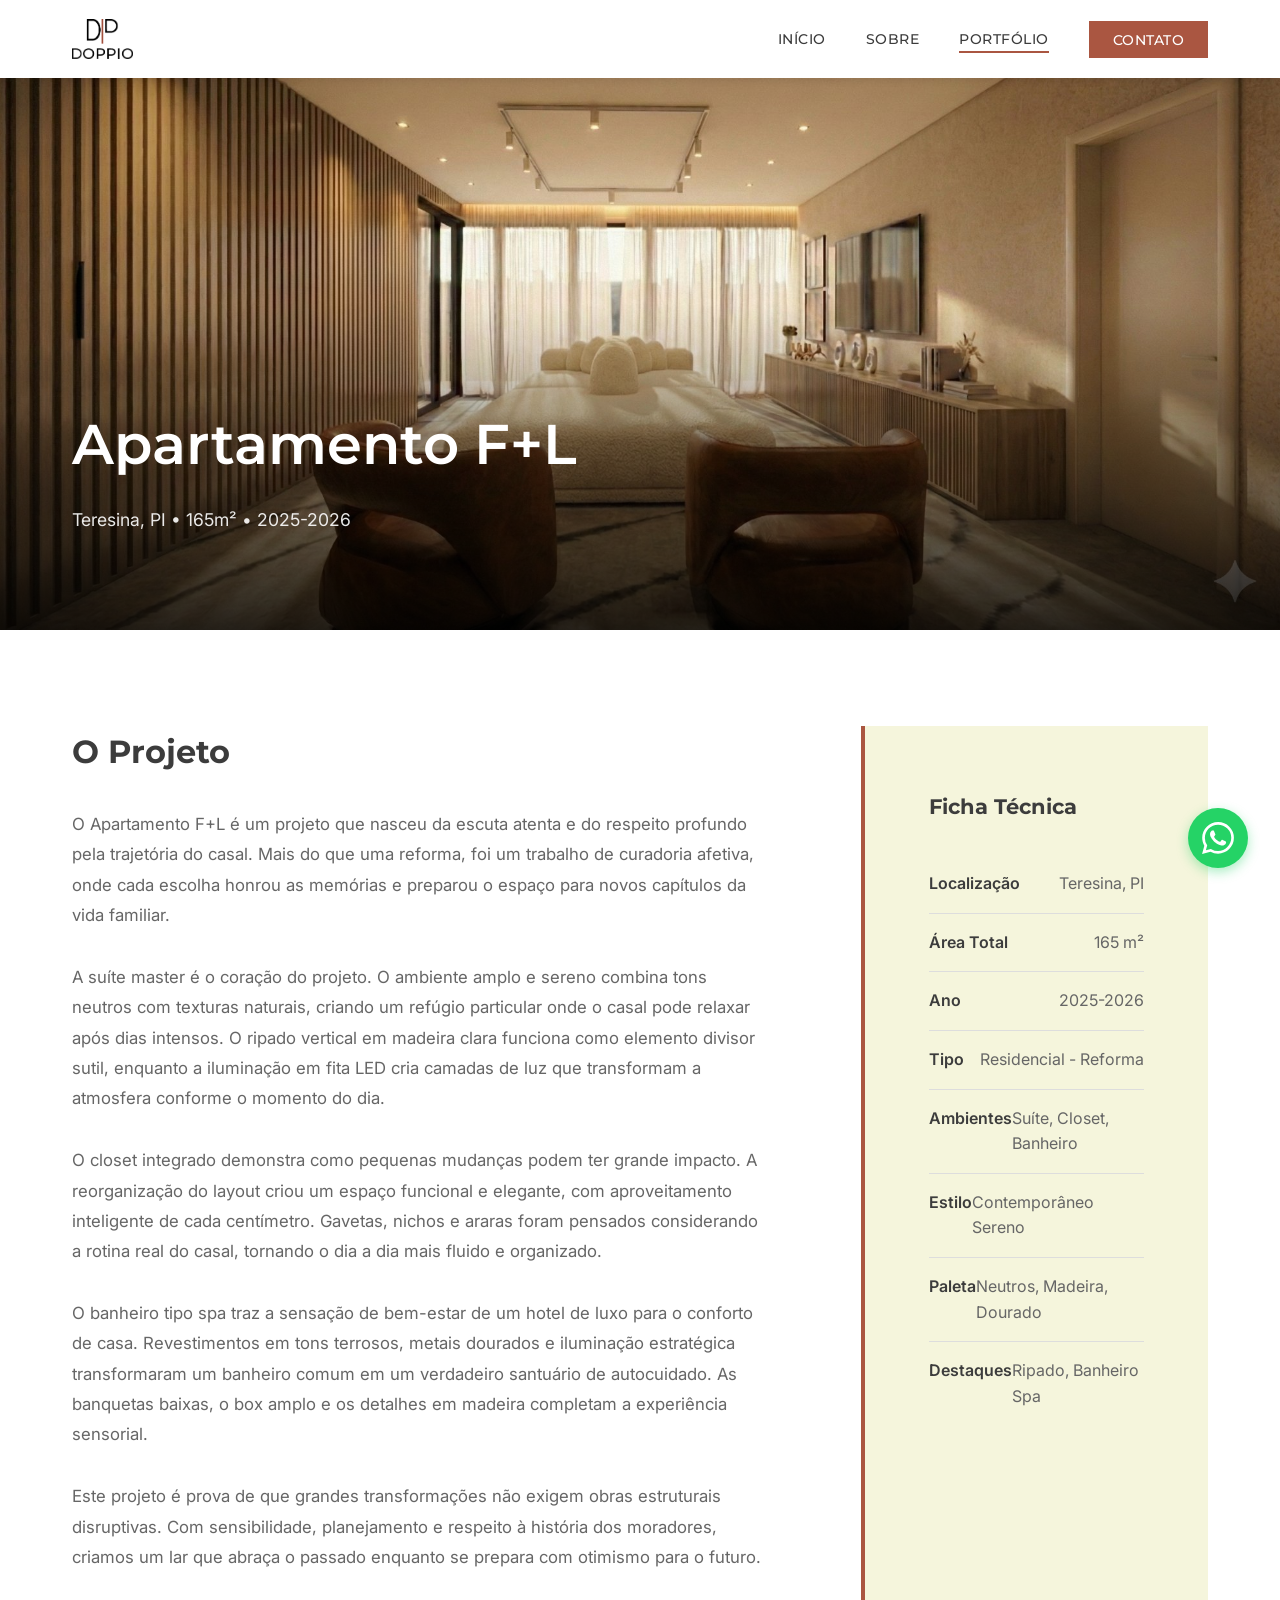
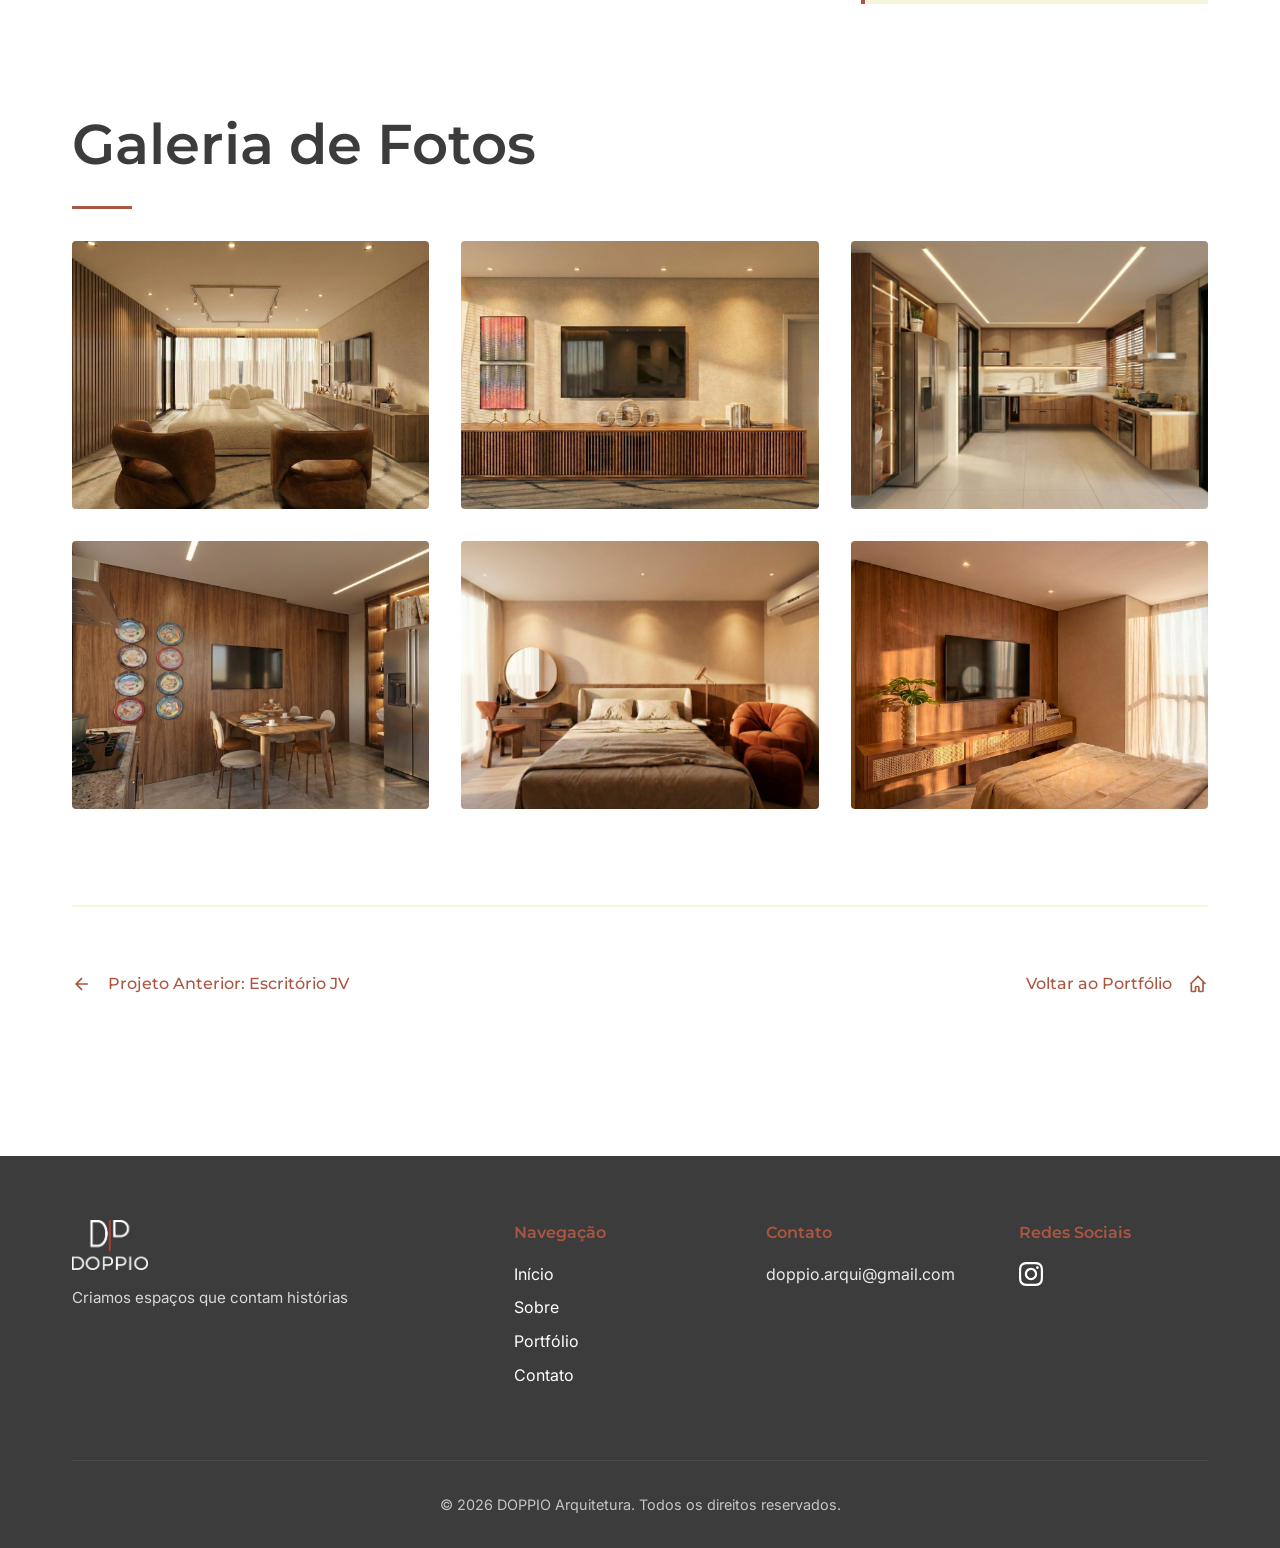
==== apartamento-fl.html @ e2630a82 "Add files via upload" ====
<!DOCTYPE html>
<html lang="pt-BR">
<head>
    <meta charset="UTF-8">
    <meta name="viewport" content="width=device-width, initial-scale=1.0">
    <meta name="description" content="Apartamento F+L - 165m² que honra histórias com design sensível e funcional. DOPPIO Arquitetura, Teresina-PI.">
    <title>Apartamento F+L | DOPPIO Arquitetura</title>
    
    <!-- Google tag (gtag.js) -->
    <script async src="https://www.googletagmanager.com/gtag/js?id=G-LGVXM9ECZ8"></script>
    <script>
      window.dataLayer = window.dataLayer || [];
      function gtag(){dataLayer.push(arguments);}
      gtag('js', new Date());
      gtag('config', 'G-LGVXM9ECZ8');
    </script>
    
    <link rel="icon" type="image/png" href="public/images/logos/logo-preto.png">
    <link href="https://fonts.googleapis.com/css2?family=Montserrat:wght@300;400;500;600;700&family=Inter:wght@300;400;500;600&display=swap" rel="stylesheet">
    <link rel="stylesheet" href="styles/main.css">
    
    <style>
        .project-hero {
            height: 70vh;
            min-height: 500px;
            position: relative;
            overflow: hidden;
        }
        
        .project-hero__image {
            width: 100%;
            height: 100%;
            object-fit: cover;
        }
        
        .project-hero__overlay {
            position: absolute;
            bottom: 0;
            left: 0;
            right: 0;
            background: linear-gradient(to top, rgba(0,0,0,0.8), transparent);
            padding: var(--spacing-xl) var(--spacing-md);
            color: white;
        }
        
        .project-hero__title {
            font-family: var(--font-display);
            font-size: clamp(2rem, 5vw, 3.5rem);
            font-weight: 600;
            margin-bottom: var(--spacing-sm);
        }
        
        .project-hero__meta {
            font-size: 1.1rem;
            opacity: 0.9;
        }
        
        .project-content {
            padding: var(--spacing-xl) 0;
        }
        
        .project-info {
            display: grid;
            grid-template-columns: 2fr 1fr;
            gap: var(--spacing-xl);
            margin-bottom: var(--spacing-xl);
        }
        
        .project-description h2 {
            font-family: var(--font-display);
            font-size: 2rem;
            margin-bottom: var(--spacing-md);
            color: var(--color-black);
        }
        
        .project-description p {
            line-height: 1.8;
            color: #666;
            margin-bottom: var(--spacing-md);
            font-size: 1.05rem;
        }
        
        .project-specs {
            background: var(--color-beige);
            padding: var(--spacing-lg);
            border-left: 4px solid var(--color-terracota);
        }
        
        .project-specs h3 {
            font-family: var(--font-display);
            font-size: 1.3rem;
            margin-bottom: var(--spacing-md);
            color: var(--color-black);
        }
        
        .spec-item {
            display: flex;
            justify-content: space-between;
            padding: var(--spacing-sm) 0;
            border-bottom: 1px solid #ddd;
        }
        
        .spec-item:last-child {
            border-bottom: none;
        }
        
        .spec-label {
            font-weight: 600;
            color: var(--color-black);
        }
        
        .spec-value {
            color: #666;
        }
        
        .project-gallery {
            display: grid;
            grid-template-columns: repeat(auto-fit, minmax(350px, 1fr));
            gap: var(--spacing-md);
            margin-bottom: var(--spacing-xl);
        }
        
        .gallery-item {
            position: relative;
            aspect-ratio: 4/3;
            overflow: hidden;
            cursor: pointer;
            border-radius: 4px;
        }
        
        .gallery-item img {
            width: 100%;
            height: 100%;
            object-fit: cover;
            transition: var(--transition-slow);
        }
        
        .gallery-item:hover img {
            transform: scale(1.05);
        }
        
        .gallery-caption {
            position: absolute;
            bottom: 0;
            left: 0;
            right: 0;
            background: linear-gradient(to top, rgba(0,0,0,0.7), transparent);
            color: white;
            padding: var(--spacing-md);
            opacity: 0;
            transition: var(--transition-smooth);
        }
        
        .gallery-item:hover .gallery-caption {
            opacity: 1;
        }
        
        .project-nav {
            display: flex;
            justify-content: space-between;
            align-items: center;
            padding: var(--spacing-lg) 0;
            border-top: 2px solid var(--color-beige);
            margin-top: var(--spacing-xl);
        }
        
        .project-nav__link {
            display: inline-flex;
            align-items: center;
            gap: var(--spacing-sm);
            font-family: var(--font-display);
            font-weight: 500;
            color: var(--color-terracota);
            transition: var(--transition-fast);
        }
        
        .project-nav__link:hover {
            gap: var(--spacing-md);
        }
        
        @media (max-width: 768px) {
            .project-info {
                grid-template-columns: 1fr;
            }
            
            .project-gallery {
                grid-template-columns: 1fr;
            }
            
            .project-nav {
                flex-direction: column;
                gap: var(--spacing-md);
            }
        }
    </style>
</head>
<body>
    <header class="header" id="header">
        <nav class="nav container">
            <a href="index.html" class="nav__logo">
                <img src="public/images/logos/logo-preto.png" alt="DOPPIO Arquitetura" class="nav__logo-img">
            </a>
            
            <div class="nav__menu" id="nav-menu">
                <ul class="nav__list">
                    <li class="nav__item"><a href="index.html#home" class="nav__link">Início</a></li>
                    <li class="nav__item"><a href="index.html#sobre" class="nav__link">Sobre</a></li>
                    <li class="nav__item"><a href="index.html#portfolio" class="nav__link active">Portfólio</a></li>
                    <li class="nav__item"><a href="index.html#contato" class="nav__link nav__link--cta">Contato</a></li>
                </ul>
            </div>

            <div class="nav__toggle" id="nav-toggle">
                <span></span>
                <span></span>
                <span></span>
            </div>
        </nav>
    </header>

    <section class="project-hero">
        <img src="public/images/projetos/apartamento-fl/01-capa.png" alt="Apartamento F+L - Suíte Master" class="project-hero__image">
        <div class="project-hero__overlay">
            <div class="container">
                <h1 class="project-hero__title">Apartamento F+L</h1>
                <p class="project-hero__meta">Teresina, PI • 165m² • 2025-2026</p>
            </div>
        </div>
    </section>

    <section class="project-content">
        <div class="container">
            <div class="project-info">
                <div class="project-description">
                    <h2>O Projeto</h2>
                    <p>
                        O Apartamento F+L é um projeto que nasceu da escuta atenta e do respeito profundo pela trajetória do casal. Mais do que uma reforma, foi um trabalho de curadoria afetiva, onde cada escolha honrou as memórias e preparou o espaço para novos capítulos da vida familiar.
                    </p>
                    <p>
                        A suíte master é o coração do projeto. O ambiente amplo e sereno combina tons neutros com texturas naturais, criando um refúgio particular onde o casal pode relaxar após dias intensos. O ripado vertical em madeira clara funciona como elemento divisor sutil, enquanto a iluminação em fita LED cria camadas de luz que transformam a atmosfera conforme o momento do dia.
                    </p>
                    <p>
                        O closet integrado demonstra como pequenas mudanças podem ter grande impacto. A reorganização do layout criou um espaço funcional e elegante, com aproveitamento inteligente de cada centímetro. Gavetas, nichos e araras foram pensados considerando a rotina real do casal, tornando o dia a dia mais fluido e organizado.
                    </p>
                    <p>
                        O banheiro tipo spa traz a sensação de bem-estar de um hotel de luxo para o conforto de casa. Revestimentos em tons terrosos, metais dourados e iluminação estratégica transformaram um banheiro comum em um verdadeiro santuário de autocuidado. As banquetas baixas, o box amplo e os detalhes em madeira completam a experiência sensorial.
                    </p>
                    <p>
                        Este projeto é prova de que grandes transformações não exigem obras estruturais disruptivas. Com sensibilidade, planejamento e respeito à história dos moradores, criamos um lar que abraça o passado enquanto se prepara com otimismo para o futuro.
                    </p>
                </div>
                
                <div class="project-specs">
                    <h3>Ficha Técnica</h3>
                    <div class="spec-item">
                        <span class="spec-label">Localização</span>
                        <span class="spec-value">Teresina, PI</span>
                    </div>
                    <div class="spec-item">
                        <span class="spec-label">Área Total</span>
                        <span class="spec-value">165 m²</span>
                    </div>
                    <div class="spec-item">
                        <span class="spec-label">Ano</span>
                        <span class="spec-value">2025-2026</span>
                    </div>
                    <div class="spec-item">
                        <span class="spec-label">Tipo</span>
                        <span class="spec-value">Residencial - Reforma</span>
                    </div>
                    <div class="spec-item">
                        <span class="spec-label">Ambientes</span>
                        <span class="spec-value">Suíte, Closet, Banheiro</span>
                    </div>
                    <div class="spec-item">
                        <span class="spec-label">Estilo</span>
                        <span class="spec-value">Contemporâneo Sereno</span>
                    </div>
                    <div class="spec-item">
                        <span class="spec-label">Paleta</span>
                        <span class="spec-value">Neutros, Madeira, Dourado</span>
                    </div>
                    <div class="spec-item">
                        <span class="spec-label">Destaques</span>
                        <span class="spec-value">Ripado, Banheiro Spa</span>
                    </div>
                </div>
            </div>

            <h2 class="section__title">Galeria de Fotos</h2>
            <div class="project-gallery">
                <div class="gallery-item">
                    <img src="public/images/projetos/apartamento-fl/01-capa.png" alt="Suíte master com estar integrado">
                    <div class="gallery-caption">Suíte master com poltronas terracota e ripado</div>
                </div>
                <div class="gallery-item">
                    <img src="public/images/projetos/apartamento-fl/02-suite.png" alt="Dormitório da suíte">
                    <div class="gallery-caption">Vista do dormitório com ripado em madeira</div>
                </div>
                <div class="gallery-item">
                    <img src="public/images/projetos/apartamento-fl/03-banheiro.png" alt="Banheiro tipo spa">
                    <div class="gallery-caption">Banheiro tipo spa com tons terrosos</div>
                </div>
                <div class="gallery-item">
                    <img src="public/images/projetos/apartamento-fl/04-closet.png" alt="Closet integrado">
                    <div class="gallery-caption">Closet integrado funcional</div>
                </div>
                <div class="gallery-item">
                    <img src="public/images/projetos/apartamento-fl/05-quarto.png" alt="Dormitório com LED">
                    <div class="gallery-caption">Dormitório com iluminação LED</div>
                </div>
                <div class="gallery-item">
                    <img src="public/images/projetos/apartamento-fl/06-detalhes.png" alt="Detalhes decorativos">
                    <div class="gallery-caption">Detalhes em madeira e metais dourados</div>
                </div>
            </div>

            <nav class="project-nav">
                <a href="escritorio-jv.html" class="project-nav__link">
                    <svg width="20" height="20" viewBox="0 0 24 24" fill="none" stroke="currentColor" stroke-width="2">
                        <path d="M19 12H5M12 19l-7-7 7-7"/>
                    </svg>
                    Projeto Anterior: Escritório JV
                </a>
                
                <a href="index.html#portfolio" class="project-nav__link">
                    Voltar ao Portfólio
                    <svg width="20" height="20" viewBox="0 0 24 24" fill="none" stroke="currentColor" stroke-width="2">
                        <path d="M3 12l9-9 9 9M4 10v10a1 1 0 001 1h3a1 1 0 001-1v-4a1 1 0 011-1h2a1 1 0 011 1v4a1 1 0 001 1h3a1 1 0 001-1V10"/>
                    </svg>
                </a>
            </nav>
        </div>
    </section>

    <footer class="footer">
        <div class="container">
            <div class="footer__content">
                <div class="footer__logo">
                    <img src="public/images/logos/logo-branco.png" alt="DOPPIO Arquitetura">
                    <p>Criamos espaços que contam histórias</p>
                </div>

                <div class="footer__links">
                    <h4>Navegação</h4>
                    <ul>
                        <li><a href="index.html#home">Início</a></li>
                        <li><a href="index.html#sobre">Sobre</a></li>
                        <li><a href="index.html#portfolio">Portfólio</a></li>
                        <li><a href="index.html#contato">Contato</a></li>
                    </ul>
                </div>

                <div class="footer__contact">
                    <h4>Contato</h4>
                    <p>doppio.arqui@gmail.com</p>
                    </div>

                <div class="footer__social">
                    <h4>Redes Sociais</h4>
                    <a href="https://instagram.com/doppio_arquitetura" target="_blank">
                        <svg width="24" height="24" viewBox="0 0 24 24" fill="currentColor">
                            <path d="M12 2.163c3.204 0 3.584.012 4.85.07 3.252.148 4.771 1.691 4.919 4.919.058 1.265.069 1.645.069 4.849 0 3.205-.012 3.584-.069 4.849-.149 3.225-1.664 4.771-4.919 4.919-1.266.058-1.644.07-4.85.07-3.204 0-3.584-.012-4.849-.07-3.26-.149-4.771-1.699-4.919-4.92-.058-1.265-.07-1.644-.07-4.849 0-3.204.013-3.583.07-4.849.149-3.227 1.664-4.771 4.919-4.919 1.266-.057 1.645-.069 4.849-.069zm0-2.163c-3.259 0-3.667.014-4.947.072-4.358.2-6.78 2.618-6.98 6.98-.059 1.281-.073 1.689-.073 4.948 0 3.259.014 3.668.072 4.948.2 4.358 2.618 6.78 6.98 6.98 1.281.058 1.689.072 4.948.072 3.259 0 3.668-.014 4.948-.072 4.354-.2 6.782-2.618 6.979-6.98.059-1.28.073-1.689.073-4.948 0-3.259-.014-3.667-.072-4.947-.196-4.354-2.617-6.78-6.979-6.98-1.281-.059-1.69-.073-4.949-.073zm0 5.838c-3.403 0-6.162 2.759-6.162 6.162s2.759 6.163 6.162 6.163 6.162-2.759 6.162-6.163c0-3.403-2.759-6.162-6.162-6.162zm0 10.162c-2.209 0-4-1.79-4-4 0-2.209 1.791-4 4-4s4 1.791 4 4c0 2.21-1.791 4-4 4zm6.406-11.845c-.796 0-1.441.645-1.441 1.44s.645 1.44 1.441 1.44c.795 0 1.439-.645 1.439-1.44s-.644-1.44-1.439-1.44z"/>
                        </svg>
                    </a>
                </div>
            </div>

            <div class="footer__bottom">
                <p>&copy; 2026 DOPPIO Arquitetura. Todos os direitos reservados.</p>
            </div>
        </div>
    </footer>

    <!-- WhatsApp Button -->
    <a href="https://wa.me/5586981252508?text=Olá!%20Gostaria%20de%20saber%20mais%20sobre%20os%20projetos%20da%20DOPPIO." target="_blank" class="whatsapp-button" aria-label="Falar no WhatsApp">
        <svg viewBox="0 0 24 24" xmlns="http://www.w3.org/2000/svg">
            <path d="M17.472 14.382c-.297-.149-1.758-.867-2.03-.967-.273-.099-.471-.148-.67.15-.197.297-.767.966-.94 1.164-.173.199-.347.223-.644.075-.297-.15-1.255-.463-2.39-1.475-.883-.788-1.48-1.761-1.653-2.059-.173-.297-.018-.458.13-.606.134-.133.298-.347.446-.52.149-.174.198-.298.298-.497.099-.198.05-.371-.025-.52-.075-.149-.669-1.612-.916-2.207-.242-.579-.487-.5-.669-.51-.173-.008-.371-.01-.57-.01-.198 0-.52.074-.792.372-.272.297-1.04 1.016-1.04 2.479 0 1.462 1.065 2.875 1.213 3.074.149.198 2.096 3.2 5.077 4.487.709.306 1.262.489 1.694.625.712.227 1.36.195 1.871.118.571-.085 1.758-.719 2.006-1.413.248-.694.248-1.289.173-1.413-.074-.124-.272-.198-.57-.347m-5.421 7.403h-.004a9.87 9.87 0 01-5.031-1.378l-.361-.214-3.741.982.998-3.648-.235-.374a9.86 9.86 0 01-1.51-5.26c.001-5.45 4.436-9.884 9.888-9.884 2.64 0 5.122 1.03 6.988 2.898a9.825 9.825 0 012.893 6.994c-.003 5.45-4.437 9.884-9.885 9.884m8.413-18.297A11.815 11.815 0 0012.05 0C5.495 0 .16 5.335.157 11.892c0 2.096.547 4.142 1.588 5.945L.057 24l6.305-1.654a11.882 11.882 0 005.683 1.448h.005c6.554 0 11.89-5.335 11.893-11.893a11.821 11.821 0 00-3.48-8.413Z"/>
        </svg>
    </a>

    <script src="scripts/main.js"></script>
</body>
</html>
---- styles/main.css ----
/* ============================================
   DOPPIO ARQUITETURA - DESIGN SYSTEM
   Minimalismo sofisticado brasileiro
   ============================================ */

/* ============================================
   1. RESET & BASE
   ============================================ */
* {
    margin: 0;
    padding: 0;
    box-sizing: border-box;
}

:root {
    /* Cores principais */
    --color-terracota: #AA5641;
    --color-black: #3C3C3C;
    --color-white: #FFFFFF;
    --color-beige: #F5F5DC;
    --color-beige-dark: #E8DCC8;
    --color-wood: #8B6F47;
    --color-green: #5A6B4F;
    
    /* Gradientes */
    --gradient-overlay: linear-gradient(180deg, rgba(60, 60, 60, 0.7) 0%, rgba(60, 60, 60, 0.3) 100%);
    
    /* Tipografia */
    --font-display: 'Montserrat', sans-serif;
    --font-body: 'Inter', sans-serif;
    
    /* Espaçamentos */
    --spacing-xs: 0.5rem;
    --spacing-sm: 1rem;
    --spacing-md: 2rem;
    --spacing-lg: 4rem;
    --spacing-xl: 6rem;
    
    /* Transições */
    --transition-fast: 0.2s ease;
    --transition-smooth: 0.4s cubic-bezier(0.4, 0, 0.2, 1);
    --transition-slow: 0.6s cubic-bezier(0.4, 0, 0.2, 1);
    
    /* Sombras */
    --shadow-sm: 0 2px 8px rgba(0, 0, 0, 0.08);
    --shadow-md: 0 4px 16px rgba(0, 0, 0, 0.12);
    --shadow-lg: 0 8px 32px rgba(0, 0, 0, 0.16);
}

html {
    scroll-behavior: smooth;
    font-size: 16px;
}

body {
    font-family: var(--font-body);
    color: var(--color-black);
    background: var(--color-white);
    line-height: 1.6;
    overflow-x: hidden;
}

img {
    max-width: 100%;
    display: block;
}

a {
    text-decoration: none;
    color: inherit;
    transition: var(--transition-fast);
}

/* ============================================
   2. UTILITÁRIOS
   ============================================ */
.container {
    max-width: 1200px;
    margin: 0 auto;
    padding: 0 var(--spacing-md);
}

.section__title {
    font-family: var(--font-display);
    font-size: clamp(2rem, 5vw, 3.5rem);
    font-weight: 600;
    margin-bottom: var(--spacing-md);
    color: var(--color-black);
    position: relative;
}

.section__title::after {
    content: '';
    display: block;
    width: 60px;
    height: 3px;
    background: var(--color-terracota);
    margin-top: var(--spacing-sm);
}

/* Botões */
.btn {
    display: inline-block;
    padding: 1rem 2.5rem;
    font-family: var(--font-display);
    font-weight: 500;
    border-radius: 0;
    cursor: pointer;
    transition: var(--transition-smooth);
    border: 2px solid transparent;
    font-size: 0.95rem;
    letter-spacing: 0.5px;
    text-transform: uppercase;
}

.btn--primary {
    background: var(--color-terracota);
    color: var(--color-white);
    border-color: var(--color-terracota);
}

.btn--primary:hover {
    background: transparent;
    color: var(--color-terracota);
    transform: translateY(-2px);
}

.btn--secondary {
    background: transparent;
    color: var(--color-white);
    border-color: var(--color-white);
}

.btn--secondary:hover {
    background: var(--color-white);
    color: var(--color-black);
}

.btn--small {
    padding: 0.6rem 1.5rem;
    font-size: 0.85rem;
}

.btn--full {
    width: 100%;
}

/* ============================================
   3. HEADER / NAVIGATION
   ============================================ */
.header {
    position: fixed;
    top: 0;
    left: 0;
    width: 100%;
    z-index: 1000;
    background: var(--color-white);
    box-shadow: var(--shadow-sm);
    transition: var(--transition-smooth);
}

.header.scrolled {
    box-shadow: var(--shadow-md);
}

.nav {
    display: flex;
    justify-content: space-between;
    align-items: center;
    padding: 1.2rem 2rem;
}

.nav__logo-img {
    height: 40px;
    width: auto;
}

.nav__list {
    display: flex;
    list-style: none;
    gap: 2.5rem;
    align-items: center;
}

.nav__link {
    font-family: var(--font-display);
    font-weight: 500;
    font-size: 0.9rem;
    text-transform: uppercase;
    letter-spacing: 0.5px;
    color: var(--color-black);
    position: relative;
}

.nav__link::after {
    content: '';
    position: absolute;
    bottom: -5px;
    left: 0;
    width: 0;
    height: 2px;
    background: var(--color-terracota);
    transition: var(--transition-fast);
}

.nav__link:hover::after,
.nav__link.active::after {
    width: 100%;
}

.nav__link--cta {
    padding: 0.6rem 1.5rem;
    background: var(--color-terracota);
    color: var(--color-white);
}

.nav__link--cta::after {
    display: none;
}

.nav__link--cta:hover {
    background: var(--color-black);
}

/* Mobile menu toggle */
.nav__toggle {
    display: none;
    flex-direction: column;
    gap: 5px;
    cursor: pointer;
}

.nav__toggle span {
    width: 25px;
    height: 2px;
    background: var(--color-black);
    transition: var(--transition-fast);
}

/* ============================================
   4. HERO SECTION
   ============================================ */
.hero {
    position: relative;
    height: 100vh;
    min-height: 600px;
    display: flex;
    align-items: center;
    justify-content: center;
    overflow: hidden;
}

.hero__video-container {
    position: absolute;
    top: 0;
    left: 0;
    width: 100%;
    height: 100%;
    z-index: 1;
}

.hero__video {
    width: 100%;
    height: 100%;
    object-fit: cover;
}

.hero__overlay {
    position: absolute;
    top: 0;
    left: 0;
    width: 100%;
    height: 100%;
    background: var(--gradient-overlay);
}

.hero__content {
    position: relative;
    z-index: 10;
    text-align: center;
    color: var(--color-white);
    max-width: 900px;
    padding: 0 var(--spacing-md);
    animation: fadeInUp 1s ease-out;
}

.hero__title {
    font-family: var(--font-display);
    font-size: clamp(2.5rem, 8vw, 5rem);
    font-weight: 600;
    line-height: 1.2;
    margin-bottom: var(--spacing-md);
    letter-spacing: -1px;
}

.hero__title--highlight {
    color: var(--color-terracota);
    position: relative;
    display: inline-block;
}

.hero__subtitle {
    font-size: clamp(1rem, 2vw, 1.3rem);
    margin-bottom: var(--spacing-lg);
    opacity: 0.95;
    font-weight: 300;
}

.hero__cta {
    display: flex;
    gap: var(--spacing-md);
    justify-content: center;
    flex-wrap: wrap;
}

.hero__scroll {
    position: absolute;
    bottom: 40px;
    left: 50%;
    transform: translateX(-50%);
    color: var(--color-white);
    z-index: 10;
    animation: bounce 2s infinite;
    opacity: 0.8;
    transition: var(--transition-fast);
}

.hero__scroll:hover {
    opacity: 1;
}

/* ============================================
   5. SOBRE NÓS
   ============================================ */
.about {
    padding: var(--spacing-xl) 0;
    background: var(--color-white);
}

.about__intro {
    max-width: 800px;
    margin: 0 auto var(--spacing-xl);
    text-align: center;
}

.about__intro-text {
    font-size: 1.1rem;
    line-height: 1.8;
    color: #666;
}

.about__team {
    display: flex;
    flex-direction: column;
    gap: var(--spacing-xl);
}

.about__member {
    display: grid;
    grid-template-columns: 1fr 1fr;
    gap: var(--spacing-lg);
    align-items: center;
}

.about__member--reverse {
    direction: rtl;
}

.about__member--reverse > * {
    direction: ltr;
}

.about__member-image {
    position: relative;
    overflow: hidden;
    aspect-ratio: 3/4;
    border-radius: 2px;
}

.about__member-image img {
    width: 100%;
    height: 100%;
    object-fit: cover;
    transition: var(--transition-slow);
}

.about__member:hover .about__member-image img {
    transform: scale(1.05);
}

.about__member-info {
    padding: var(--spacing-md);
}

.about__member-name {
    font-family: var(--font-display);
    font-size: 2rem;
    font-weight: 600;
    margin-bottom: var(--spacing-xs);
    color: var(--color-black);
}

.about__member-title {
    font-size: 0.95rem;
    color: var(--color-terracota);
    font-weight: 500;
    margin-bottom: var(--spacing-md);
    text-transform: uppercase;
    letter-spacing: 0.5px;
}

.about__member-bio {
    line-height: 1.8;
    color: #666;
}

/* ============================================
   6. O QUE NOS MOVE (VALUES)
   ============================================ */
.values {
    padding: var(--spacing-xl) 0;
    background: var(--color-beige);
}

.values__intro {
    max-width: 700px;
    margin: 0 auto var(--spacing-lg);
    text-align: center;
    font-size: 1.1rem;
    color: #666;
    line-height: 1.8;
}

.values__grid {
    display: grid;
    grid-template-columns: repeat(auto-fit, minmax(250px, 1fr));
    gap: var(--spacing-md);
    margin-top: var(--spacing-lg);
}

.value__card {
    background: var(--color-white);
    padding: var(--spacing-lg);
    text-align: center;
    transition: var(--transition-smooth);
    border: 1px solid transparent;
}

.value__card:hover {
    transform: translateY(-8px);
    box-shadow: var(--shadow-lg);
    border-color: var(--color-terracota);
}

.value__icon {
    width: 64px;
    height: 64px;
    margin: 0 auto var(--spacing-md);
    color: var(--color-terracota);
}

.value__icon svg {
    width: 100%;
    height: 100%;
}

.value__title {
    font-family: var(--font-display);
    font-size: 1.3rem;
    font-weight: 600;
    margin-bottom: var(--spacing-sm);
    color: var(--color-black);
}

.value__text {
    line-height: 1.7;
    color: #666;
    font-size: 0.95rem;
}

/* ============================================
   7. DIFERENCIAIS
   ============================================ */
.differentials {
    padding: var(--spacing-xl) 0;
    background: var(--color-white);
}

.differentials__grid {
    display: grid;
    grid-template-columns: repeat(auto-fit, minmax(300px, 1fr));
    gap: var(--spacing-lg);
    margin-top: var(--spacing-lg);
}

.differential__card {
    background: var(--color-beige);
    padding: var(--spacing-lg);
    transition: var(--transition-smooth);
}

.differential__card:hover {
    background: var(--color-terracota);
    color: var(--color-white);
}

.differential__card:hover .differential__title {
    color: var(--color-white);
}

.differential__title {
    font-family: var(--font-display);
    font-size: 1.5rem;
    font-weight: 600;
    margin-bottom: var(--spacing-md);
    color: var(--color-black);
    transition: var(--transition-fast);
}

.differential__list {
    list-style: none;
}

.differential__list li {
    padding-left: 1.5rem;
    margin-bottom: var(--spacing-sm);
    position: relative;
    line-height: 1.6;
}

.differential__list li::before {
    content: '→';
    position: absolute;
    left: 0;
    color: var(--color-terracota);
    font-weight: bold;
}

.differential__card:hover .differential__list li::before {
    color: var(--color-white);
}

/* ============================================
   8. PORTFÓLIO
   ============================================ */
.portfolio {
    padding: var(--spacing-xl) 0;
    background: var(--color-white);
}

.portfolio__intro {
    max-width: 700px;
    margin: 0 auto var(--spacing-lg);
    text-align: center;
    font-size: 1.1rem;
    color: #666;
}

.portfolio__grid {
    display: grid;
    grid-template-columns: repeat(auto-fit, minmax(350px, 1fr));
    gap: var(--spacing-lg);
    margin-top: var(--spacing-lg);
}

.portfolio__item {
    background: var(--color-white);
    overflow: hidden;
    transition: var(--transition-smooth);
}

.portfolio__item:hover {
    transform: translateY(-4px);
    box-shadow: var(--shadow-lg);
}

.portfolio__image {
    position: relative;
    aspect-ratio: 4/3;
    overflow: hidden;
}

.portfolio__image img {
    width: 100%;
    height: 100%;
    object-fit: cover;
    transition: var(--transition-slow);
}

/* Placeholder para projetos sem foto */
.portfolio__image--coming-soon {
    background: linear-gradient(135deg, var(--color-beige) 0%, var(--color-beige-dark) 100%);
    display: flex;
    align-items: center;
    justify-content: center;
}

.portfolio__placeholder {
    text-align: center;
    color: var(--color-terracota);
    padding: var(--spacing-md);
}

.portfolio__placeholder svg {
    margin: 0 auto var(--spacing-sm);
    opacity: 0.5;
}

.portfolio__placeholder h4 {
    font-family: var(--font-display);
    font-size: 1.5rem;
    font-weight: 600;
    margin-bottom: var(--spacing-xs);
    color: var(--color-black);
}

.portfolio__placeholder p {
    font-size: 0.95rem;
    color: #666;
    font-style: italic;
}

.portfolio__item--placeholder:hover .portfolio__placeholder svg {
    animation: float 2s ease-in-out infinite;
}

@keyframes float {
    0%, 100% {
        transform: translateY(0);
    }
    50% {
        transform: translateY(-10px);
    }
}

.portfolio__overlay {
    position: absolute;
    top: 0;
    left: 0;
    width: 100%;
    height: 100%;
    background: rgba(170, 86, 65, 0.95);
    display: flex;
    flex-direction: column;
    align-items: center;
    justify-content: center;
    opacity: 0;
    transition: var(--transition-smooth);
    padding: var(--spacing-md);
    text-align: center;
}

.portfolio__item:hover .portfolio__overlay {
    opacity: 1;
}

.portfolio__item:hover .portfolio__image img {
    transform: scale(1.1);
}

.portfolio__overlay .portfolio__title {
    font-family: var(--font-display);
    font-size: 1.8rem;
    font-weight: 600;
    color: var(--color-white);
    margin-bottom: var(--spacing-sm);
}

.portfolio__overlay .portfolio__meta {
    color: var(--color-white);
    opacity: 0.9;
    margin-bottom: var(--spacing-md);
}

.portfolio__overlay .btn {
    background: var(--color-white);
    color: var(--color-terracota);
    border-color: var(--color-white);
    font-weight: 600;
    box-shadow: 0 4px 12px rgba(0, 0, 0, 0.2);
}

.portfolio__overlay .btn:hover {
    background: var(--color-terracota);
    color: var(--color-white);
    transform: translateY(-2px);
    box-shadow: 0 6px 16px rgba(0, 0, 0, 0.3);
}

.portfolio__info {
    padding: var(--spacing-md);
}

.portfolio__info h3 {
    font-family: var(--font-display);
    font-size: 1.3rem;
    font-weight: 600;
    margin-bottom: var(--spacing-xs);
    color: var(--color-black);
}

.portfolio__info p {
    color: #666;
    line-height: 1.6;
}

/* ============================================
   9. CONTATO
   ============================================ */
.contact {
    padding: var(--spacing-xl) 0;
    background: var(--color-beige);
}

.contact__intro {
    max-width: 700px;
    margin: 0 auto var(--spacing-lg);
    text-align: center;
    font-size: 1.1rem;
    color: #666;
    line-height: 1.8;
}

.contact__content {
    display: grid;
    grid-template-columns: 1fr 1fr;
    gap: var(--spacing-xl);
    margin-top: var(--spacing-lg);
}

.contact__info {
    display: flex;
    flex-direction: column;
    gap: var(--spacing-md);
}

.contact__item {
    display: flex;
    gap: var(--spacing-md);
    align-items: flex-start;
}

.contact__item svg {
    width: 24px;
    height: 24px;
    color: var(--color-terracota);
    flex-shrink: 0;
}

.contact__item h4 {
    font-family: var(--font-display);
    font-weight: 600;
    margin-bottom: 0.3rem;
    color: var(--color-black);
}

.contact__item a {
    color: var(--color-terracota);
}

.contact__item a:hover {
    text-decoration: underline;
}

/* Formulário */
.contact__form {
    background: var(--color-white);
    padding: var(--spacing-lg);
}

.form__group {
    margin-bottom: var(--spacing-md);
    position: relative;
}

.form__group input,
.form__group select,
.form__group textarea {
    width: 100%;
    padding: 1rem;
    border: 2px solid #ddd;
    font-family: var(--font-body);
    font-size: 1rem;
    transition: var(--transition-fast);
    background: var(--color-white);
}

.form__group input:focus,
.form__group select:focus,
.form__group textarea:focus {
    outline: none;
    border-color: var(--color-terracota);
}

.form__group label {
    position: absolute;
    left: 1rem;
    top: 1rem;
    color: #999;
    transition: var(--transition-fast);
    pointer-events: none;
    background: var(--color-white);
    padding: 0 0.5rem;
}

.form__group input:focus + label,
.form__group input:not(:placeholder-shown) + label,
.form__group textarea:focus + label,
.form__group textarea:not(:placeholder-shown) + label {
    top: -0.5rem;
    font-size: 0.85rem;
    color: var(--color-terracota);
}

/* ============================================
   10. FOOTER
   ============================================ */
.footer {
    background: var(--color-black);
    color: var(--color-white);
    padding: var(--spacing-lg) 0 var(--spacing-md);
}

.footer__content {
    display: grid;
    grid-template-columns: 2fr 1fr 1fr 1fr;
    gap: var(--spacing-lg);
    margin-bottom: var(--spacing-lg);
}

.footer__logo img {
    height: 50px;
    margin-bottom: var(--spacing-sm);
}

.footer__logo p {
    opacity: 0.8;
    font-size: 0.95rem;
}

.footer__links h4,
.footer__contact h4,
.footer__social h4 {
    font-family: var(--font-display);
    font-weight: 600;
    margin-bottom: var(--spacing-sm);
    color: var(--color-terracota);
}

.footer__links ul {
    list-style: none;
}

.footer__links li {
    margin-bottom: 0.5rem;
}

.footer__links a:hover {
    color: var(--color-terracota);
}

.footer__contact p {
    margin-bottom: 0.5rem;
    opacity: 0.9;
}

.footer__social a {
    display: inline-block;
    margin-right: var(--spacing-sm);
    color: var(--color-white);
    transition: var(--transition-fast);
}

.footer__social a:hover {
    color: var(--color-terracota);
    transform: translateY(-2px);
}

.footer__bottom {
    text-align: center;
    padding-top: var(--spacing-md);
    border-top: 1px solid rgba(255, 255, 255, 0.1);
    opacity: 0.7;
    font-size: 0.9rem;
}

/* ============================================
   11. ANIMAÇÕES
   ============================================ */
@keyframes fadeInUp {
    from {
        opacity: 0;
        transform: translateY(30px);
    }
    to {
        opacity: 1;
        transform: translateY(0);
    }
}

@keyframes bounce {
    0%, 100% {
        transform: translateX(-50%) translateY(0);
    }
    50% {
        transform: translateX(-50%) translateY(-10px);
    }
}

/* Fade in ao scroll */
.fade-in {
    opacity: 0;
    transform: translateY(30px);
    transition: opacity 0.6s ease-out, transform 0.6s ease-out;
}

.fade-in.visible {
    opacity: 1;
    transform: translateY(0);
}

/* ============================================
   12. RESPONSIVIDADE
   ============================================ */
@media (max-width: 968px) {
    .nav__menu {
        position: fixed;
        top: 0;
        right: -100%;
        width: 80%;
        max-width: 400px;
        height: 100vh;
        background: var(--color-white);
        box-shadow: var(--shadow-lg);
        padding: var(--spacing-xl) var(--spacing-md);
        transition: var(--transition-smooth);
    }
    
    .nav__menu.active {
        right: 0;
    }
    
    .nav__list {
        flex-direction: column;
        align-items: flex-start;
        gap: var(--spacing-md);
    }
    
    .nav__toggle {
        display: flex;
    }
    
    .about__member,
    .about__member--reverse {
        grid-template-columns: 1fr;
        direction: ltr;
    }
    
    .contact__content {
        grid-template-columns: 1fr;
    }
    
    .footer__content {
        grid-template-columns: 1fr 1fr;
    }
}

@media (max-width: 768px) {
    :root {
        --spacing-xl: 3rem;
        --spacing-lg: 2rem;
    }
    
    .hero__cta {
        flex-direction: column;
    }
    
    .portfolio__grid {
        grid-template-columns: 1fr;
    }
    
    .differentials__grid {
        grid-template-columns: 1fr;
    }
    
    .footer__content {
        grid-template-columns: 1fr;
    }
    
    /* Inverter ordem do contato no mobile */
    .contact__content {
        display: flex;
        flex-direction: column-reverse;
    }
}

@media (max-width: 480px) {
    .nav {
        padding: 1rem;
    }
    
    .nav__logo-img {
        height: 32px;
    }
    
    .hero__title {
        font-size: 2rem;
    }
    
    .section__title {
        font-size: 2rem;
    }
    
    .btn {
        padding: 0.8rem 1.5rem;
        font-size: 0.85rem;
    }
}

/* ========================================
   WHATSAPP BUTTON
   ======================================== */
.whatsapp-button {
    position: fixed;
    bottom: 2rem;
    right: 2rem;
    width: 60px;
    height: 60px;
    background: #25D366;
    border-radius: 50%;
    display: flex;
    align-items: center;
    justify-content: center;
    box-shadow: 0 4px 12px rgba(37, 211, 102, 0.4);
    cursor: pointer;
    transition: all 0.3s ease;
    z-index: 1000;
    text-decoration: none;
}

.whatsapp-button:hover {
    transform: scale(1.1);
    box-shadow: 0 6px 20px rgba(37, 211, 102, 0.6);
}

.whatsapp-button svg {
    width: 32px;
    height: 32px;
    fill: white;
}

@media (max-width: 768px) {
    .whatsapp-button {
        width: 56px;
        height: 56px;
        bottom: 1.5rem;
        right: 1.5rem;
    }
    
    .whatsapp-button svg {
        width: 28px;
        height: 28px;
    }
}



/* Accessibility */
.sr-only{
  position:absolute!important;
  width:1px;height:1px;
  padding:0;margin:-1px;
  overflow:hidden;clip:rect(0,0,0,0);
  white-space:nowrap;border:0;
}

/* Icon buttons (WhatsApp) */
.btn-icon{
  display:inline-flex;
  align-items:center;
  justify-content:center;
  gap:0;
  padding:12px 14px;
  border-radius:999px;
  width:48px;
  height:48px;
}
.btn-icon svg{ display:block; }
.footer-icon{
  position:relative;
  display:inline-flex;
  align-items:center;
  justify-content:center;
  width:44px;
  height:44px;
  border-radius:999px;
  background:rgba(255,255,255,0.06);
  border:1px solid rgba(255,255,255,0.12);
}
.footer-icon span{
  position:absolute;
  width:1px;height:1px;
  padding:0;margin:-1px;
  overflow:hidden;clip:rect(0,0,0,0);
  white-space:nowrap;border:0;
}
.footer-icon::before{
  content:'';
  width:22px;height:22px;
  background-size:contain;
  background-repeat:no-repeat;
  background-position:center;
  filter:drop-shadow(0 1px 6px rgba(0,0,0,0.25));
  /* WhatsApp SVG */
  background-image:url("data:image/svg+xml,%3Csvg xmlns='http://www.w3.org/2000/svg' viewBox='0 0 32 32' fill='white'%3E%3Cpath d='M19.11 17.82c-.28-.14-1.64-.81-1.9-.9-.26-.09-.45-.14-.64.14-.19.28-.73.9-.9 1.09-.16.19-.33.21-.61.07-.28-.14-1.18-.43-2.25-1.38-.83-.74-1.39-1.66-1.55-1.94-.16-.28-.02-.43.12-.57.13-.13.28-.33.42-.5.14-.16.19-.28.28-.47.09-.19.05-.35-.02-.5-.07-.14-.64-1.54-.88-2.11-.23-.55-.46-.47-.64-.48h-.55c-.19 0-.5.07-.76.35-.26.28-1 0.97-1 2.36 0 1.38 1.02 2.72 1.16 2.91.14.19 2 3.06 4.84 4.29.68.29 1.21.47 1.62.6.68.22 1.3.19 1.79.12.55-.08 1.64-.67 1.87-1.31.23-.64.23-1.19.16-1.31-.07-.12-.26-.19-.54-.33z'/%3E%3Cpath d='M16.04 2.67C8.73 2.67 2.8 8.6 2.8 15.91c0 2.29.6 4.53 1.73 6.5L2.67 29.33l7.09-1.81c1.9 1.04 4.03 1.58 6.28 1.58 7.31 0 13.24-5.93 13.24-13.24S23.35 2.67 16.04 2.67zm0 23.98c-2.03 0-3.99-.55-5.68-1.59l-.41-.24-4.2 1.07 1.12-4.09-.27-.42c-1.1-1.72-1.68-3.71-1.68-5.77 0-5.89 4.79-10.68 10.68-10.68S26.72 9.72 26.72 15.61 21.93 26.65 16.04 26.65z'/%3E%3C/svg%3E");
}
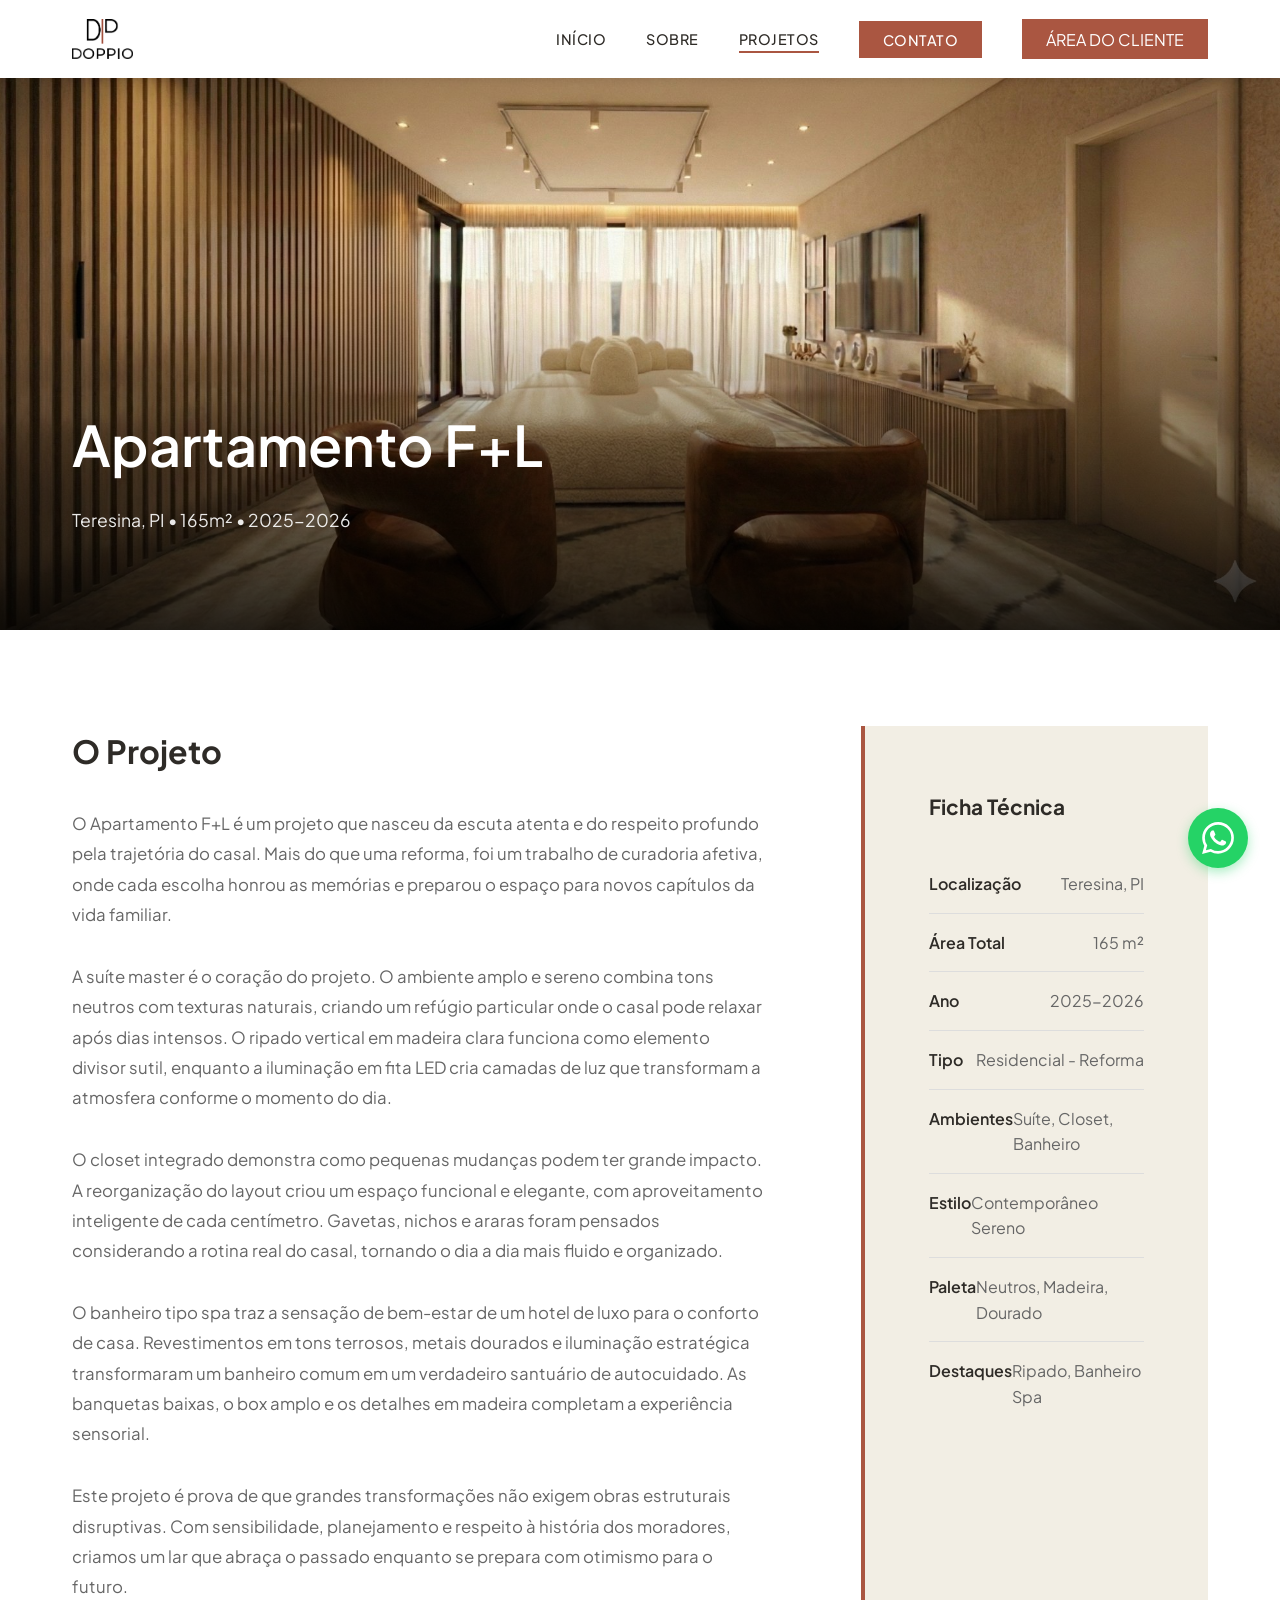
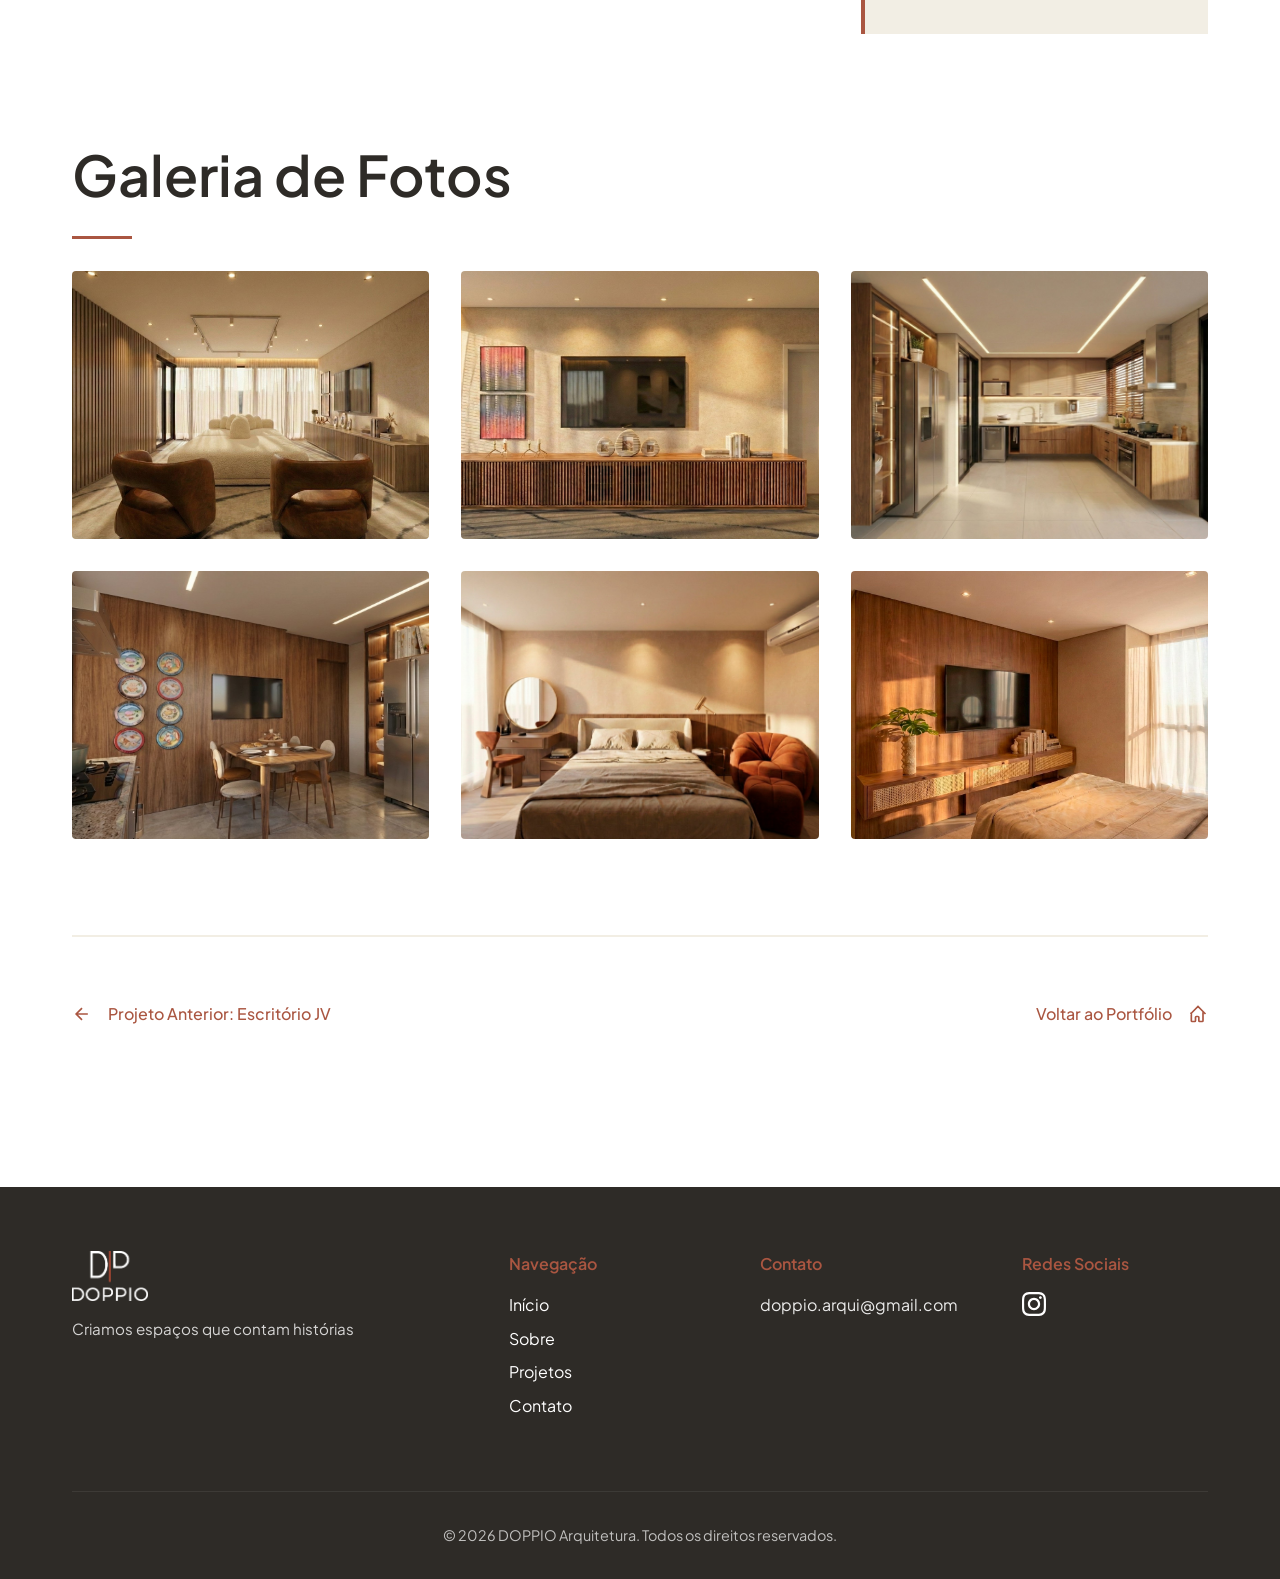
==== commit 37c6f014: "Atualizar página do projeto Apartamento F+L (nova nav multi-página) Adiciona nav-overlay, mobile-tab" ====
--- a/apartamento-fl.html
+++ b/apartamento-fl.html
@@ -18,6 +18,15 @@
     <link rel="icon" type="image/png" href="public/images/logos/logo-preto.png">
     <link href="https://fonts.googleapis.com/css2?family=Montserrat:wght@300;400;500;600;700&family=Inter:wght@300;400;500;600&display=swap" rel="stylesheet">
     <link rel="stylesheet" href="styles/main.css">
+    <link href="https://fonts.googleapis.com/css2?family=Plus+Jakarta+Sans:wght@300;400;500;600&display=swap" rel="stylesheet">
+    <style>
+    /* ===== FONT OVERRIDE (SOFTER / ELEGANT) ===== */
+    body, h1, h2, h3, h4, h5, h6, p, a, button, input, textarea, select, span, li {
+      font-family: 'Plus Jakarta Sans', -apple-system, BlinkMacSystemFont, 'Segoe UI', Roboto, Arial, sans-serif !important;
+      -webkit-font-smoothing: antialiased;
+      -moz-osx-font-smoothing: grayscale;
+    }
+    </style>
     
     <style>
         .project-hero {
@@ -200,13 +209,14 @@
             <a href="index.html" class="nav__logo">
                 <img src="public/images/logos/logo-preto.png" alt="DOPPIO Arquitetura" class="nav__logo-img">
             </a>
-            
+
             <div class="nav__menu" id="nav-menu">
                 <ul class="nav__list">
-                    <li class="nav__item"><a href="index.html#home" class="nav__link">Início</a></li>
-                    <li class="nav__item"><a href="index.html#sobre" class="nav__link">Sobre</a></li>
-                    <li class="nav__item"><a href="index.html#portfolio" class="nav__link active">Portfólio</a></li>
-                    <li class="nav__item"><a href="index.html#contato" class="nav__link nav__link--cta">Contato</a></li>
+                    <li class="nav__item"><a href="index.html" class="nav__link">Início</a></li>
+                    <li class="nav__item"><a href="sobre.html" class="nav__link">Sobre</a></li>
+                    <li class="nav__item"><a href="projetos.html" class="nav__link active">Projetos</a></li>
+                    <li class="nav__item"><a href="contato.html" class="nav__link--cta nav__link">Contato</a></li>
+                    <li class="nav__item"><a href="https://portal.doppioarq.com.br" target="_blank" rel="noopener" class="nav__link--cta">ÁREA DO CLIENTE</a></li>
                 </ul>
             </div>
 
@@ -217,6 +227,7 @@
             </div>
         </nav>
     </header>
+    <div class="nav__overlay" id="nav-overlay"></div>
 
     <section class="project-hero">
         <img src="public/images/projetos/apartamento-fl/01-capa.png" alt="Apartamento F+L - Suíte Master" class="project-hero__image">
@@ -323,7 +334,7 @@
                     Projeto Anterior: Escritório JV
                 </a>
                 
-                <a href="index.html#portfolio" class="project-nav__link">
+                <a href="projetos.html" class="project-nav__link">
                     Voltar ao Portfólio
                     <svg width="20" height="20" viewBox="0 0 24 24" fill="none" stroke="currentColor" stroke-width="2">
                         <path d="M3 12l9-9 9 9M4 10v10a1 1 0 001 1h3a1 1 0 001-1v-4a1 1 0 011-1h2a1 1 0 011 1v4a1 1 0 001 1h3a1 1 0 001-1V10"/>
@@ -333,6 +344,7 @@
         </div>
     </section>
 
+    <!-- FOOTER -->
     <footer class="footer">
         <div class="container">
             <div class="footer__content">
@@ -344,17 +356,17 @@
                 <div class="footer__links">
                     <h4>Navegação</h4>
                     <ul>
-                        <li><a href="index.html#home">Início</a></li>
-                        <li><a href="index.html#sobre">Sobre</a></li>
-                        <li><a href="index.html#portfolio">Portfólio</a></li>
-                        <li><a href="index.html#contato">Contato</a></li>
+                        <li><a href="index.html">Início</a></li>
+                        <li><a href="sobre.html">Sobre</a></li>
+                        <li><a href="projetos.html">Projetos</a></li>
+                        <li><a href="contato.html">Contato</a></li>
                     </ul>
                 </div>
 
                 <div class="footer__contact">
                     <h4>Contato</h4>
                     <p>doppio.arqui@gmail.com</p>
-                    </div>
+                </div>
 
                 <div class="footer__social">
                     <h4>Redes Sociais</h4>
@@ -372,13 +384,33 @@
         </div>
     </footer>
 
-    <!-- WhatsApp Button -->
-    <a href="https://wa.me/5586981252508?text=Olá!%20Gostaria%20de%20saber%20mais%20sobre%20os%20projetos%20da%20DOPPIO." target="_blank" class="whatsapp-button" aria-label="Falar no WhatsApp">
+    <!-- WhatsApp Button (desktop) -->
+    <a href="https://wa.me/5586981252508?text=Ol%C3%A1!%20Gostaria%20de%20saber%20mais%20sobre%20os%20projetos%20da%20DOPPIO." target="_blank" class="whatsapp-button" aria-label="Falar no WhatsApp">
         <svg viewBox="0 0 24 24" xmlns="http://www.w3.org/2000/svg">
             <path d="M17.472 14.382c-.297-.149-1.758-.867-2.03-.967-.273-.099-.471-.148-.67.15-.197.297-.767.966-.94 1.164-.173.199-.347.223-.644.075-.297-.15-1.255-.463-2.39-1.475-.883-.788-1.48-1.761-1.653-2.059-.173-.297-.018-.458.13-.606.134-.133.298-.347.446-.52.149-.174.198-.298.298-.497.099-.198.05-.371-.025-.52-.075-.149-.669-1.612-.916-2.207-.242-.579-.487-.5-.669-.51-.173-.008-.371-.01-.57-.01-.198 0-.52.074-.792.372-.272.297-1.04 1.016-1.04 2.479 0 1.462 1.065 2.875 1.213 3.074.149.198 2.096 3.2 5.077 4.487.709.306 1.262.489 1.694.625.712.227 1.36.195 1.871.118.571-.085 1.758-.719 2.006-1.413.248-.694.248-1.289.173-1.413-.074-.124-.272-.198-.57-.347m-5.421 7.403h-.004a9.87 9.87 0 01-5.031-1.378l-.361-.214-3.741.982.998-3.648-.235-.374a9.86 9.86 0 01-1.51-5.26c.001-5.45 4.436-9.884 9.888-9.884 2.64 0 5.122 1.03 6.988 2.898a9.825 9.825 0 012.893 6.994c-.003 5.45-4.437 9.884-9.885 9.884m8.413-18.297A11.815 11.815 0 0012.05 0C5.495 0 .16 5.335.157 11.892c0 2.096.547 4.142 1.588 5.945L.057 24l6.305-1.654a11.882 11.882 0 005.683 1.448h.005c6.554 0 11.89-5.335 11.893-11.893a11.821 11.821 0 00-3.48-8.413Z"/>
         </svg>
     </a>
 
+    <!-- BARRA DE NAVEGAÇÃO INFERIOR (somente celular) -->
+    <nav class="mobile-tabbar" aria-label="Navegação rápida">
+        <a class="tabbar__link" href="index.html">
+            <svg width="20" height="20" viewBox="0 0 24 24" fill="none"><path d="M3 11l9-8 9 8M5 10v10h14V10" stroke="currentColor" stroke-width="2"/></svg>
+            <span>Início</span>
+        </a>
+        <a class="tabbar__link active" href="projetos.html">
+            <svg width="20" height="20" viewBox="0 0 24 24" fill="none"><rect x="3" y="3" width="7" height="7" stroke="currentColor" stroke-width="2"/><rect x="14" y="3" width="7" height="7" stroke="currentColor" stroke-width="2"/><rect x="3" y="14" width="7" height="7" stroke="currentColor" stroke-width="2"/><rect x="14" y="14" width="7" height="7" stroke="currentColor" stroke-width="2"/></svg>
+            <span>Projetos</span>
+        </a>
+        <a class="tabbar__link" href="contato.html">
+            <svg width="20" height="20" viewBox="0 0 24 24" fill="none"><rect x="3" y="4" width="18" height="16" stroke="currentColor" stroke-width="2"/><path d="M3 6l9 7 9-7" stroke="currentColor" stroke-width="2"/></svg>
+            <span>Contato</span>
+        </a>
+        <a class="tabbar__link tabbar__link--whatsapp" href="https://wa.me/5586981252508?text=Ol%C3%A1!%20Gostaria%20de%20saber%20mais%20sobre%20os%20projetos%20da%20DOPPIO." target="_blank">
+            <svg width="20" height="20" viewBox="0 0 24 24" fill="currentColor"><path d="M12.04 2C6.58 2 2.13 6.45 2.13 11.91c0 1.75.46 3.45 1.32 4.95L2.05 22l5.25-1.38c1.44.79 3.06 1.2 4.72 1.2h.02c5.46 0 9.91-4.45 9.91-9.91C21.95 6.45 17.5 2 12.04 2zm5.79 14.13c-.24.68-1.42 1.3-1.96 1.36-.5.06-1.02.25-3.4-.71-2.86-1.16-4.7-4.08-4.85-4.27-.14-.19-1.17-1.55-1.17-2.96s.73-2.1 1-2.39c.26-.28.57-.35.76-.35.19 0 .38 0 .55.01.18.01.41-.07.64.49.24.56.8 1.95.87 2.09.07.14.12.31.02.5-.09.19-.14.3-.28.46-.14.16-.3.36-.42.48-.14.14-.29.29-.13.57.16.28.72 1.19 1.55 1.92 1.06.94 1.95 1.23 2.23 1.37.28.13.44.11.6-.07.16-.18.67-.78.85-1.05.18-.27.35-.22.6-.13.24.09 1.55.73 1.81.86.26.13.44.2.5.31.07.11.07.64-.17 1.31z"/></svg>
+            <span>WhatsApp</span>
+        </a>
+    </nav>
+
     <script src="scripts/main.js"></script>
 </body>
 </html>
--- a/styles/main.css
+++ b/styles/main.css
@@ -15,15 +15,15 @@
 :root {
     /* Cores principais */
     --color-terracota: #AA5641;
-    --color-black: #3C3C3C;
+    --color-black: #2E2B27;
     --color-white: #FFFFFF;
-    --color-beige: #F5F5DC;
-    --color-beige-dark: #E8DCC8;
+    --color-beige: #F2EEE4;
+    --color-beige-dark: #E4DBC9;
     --color-wood: #8B6F47;
     --color-green: #5A6B4F;
-    
+
     /* Gradientes */
-    --gradient-overlay: linear-gradient(180deg, rgba(60, 60, 60, 0.7) 0%, rgba(60, 60, 60, 0.3) 100%);
+    --gradient-overlay: linear-gradient(180deg, rgba(20, 18, 16, 0.5) 0%, rgba(20, 18, 16, 0.12) 100%);
     
     /* Tipografia */
     --font-display: 'Montserrat', sans-serif;
@@ -438,6 +438,24 @@
     margin-top: var(--spacing-lg);
 }
 
+@media (max-width: 768px) {
+    .values__grid {
+        display: flex;
+        overflow-x: auto;
+        scroll-snap-type: x mandatory;
+        gap: var(--spacing-sm);
+        margin-left: calc(var(--spacing-md) * -1);
+        margin-right: calc(var(--spacing-md) * -1);
+        padding: 0 var(--spacing-md) 8px;
+        -webkit-overflow-scrolling: touch;
+    }
+
+    .values__grid .value__card {
+        flex: 0 0 78%;
+        scroll-snap-align: start;
+    }
+}
+
 .value__card {
     background: var(--color-white);
     padding: var(--spacing-lg);
@@ -487,10 +505,14 @@
 }
 
 .differentials__grid {
-    display: grid;
-    grid-template-columns: repeat(auto-fit, minmax(300px, 1fr));
-    gap: var(--spacing-lg);
+    display: flex;
+    justify-content: center;
     margin-top: var(--spacing-lg);
+}
+
+.differentials__grid .differential__card {
+    max-width: 480px;
+    width: 100%;
 }
 
 .differential__card {
@@ -934,20 +956,42 @@
         box-shadow: var(--shadow-lg);
         padding: var(--spacing-xl) var(--spacing-md);
         transition: var(--transition-smooth);
-    }
-    
+        z-index: 1001;
+        overflow-y: auto;
+    }
+
     .nav__menu.active {
         right: 0;
     }
-    
+
     .nav__list {
         flex-direction: column;
         align-items: flex-start;
         gap: var(--spacing-md);
     }
-    
+
     .nav__toggle {
         display: flex;
+    }
+
+    /* Véu escurecido atrás do menu mobile */
+    .nav__overlay {
+        position: fixed;
+        inset: 0;
+        background: rgba(20, 18, 16, 0.55);
+        opacity: 0;
+        visibility: hidden;
+        transition: opacity 0.3s ease;
+        z-index: 999;
+    }
+
+    .nav__overlay.active {
+        opacity: 1;
+        visibility: visible;
+    }
+
+    body.nav-open {
+        overflow: hidden;
     }
     
     .about__member,
@@ -978,11 +1022,7 @@
     .portfolio__grid {
         grid-template-columns: 1fr;
     }
-    
-    .differentials__grid {
-        grid-template-columns: 1fr;
-    }
-    
+
     .footer__content {
         grid-template-columns: 1fr;
     }
@@ -1034,7 +1074,7 @@
     box-shadow: 0 4px 12px rgba(37, 211, 102, 0.4);
     cursor: pointer;
     transition: all 0.3s ease;
-    z-index: 1000;
+    z-index: 500;
     text-decoration: none;
 }
 
@@ -1049,17 +1089,72 @@
     fill: white;
 }
 
+/* No mobile, a ação do WhatsApp mora na barra inferior — o botão flutuante
+   deixa de existir para não sobrepor texto durante a rolagem */
 @media (max-width: 768px) {
     .whatsapp-button {
-        width: 56px;
-        height: 56px;
-        bottom: 1.5rem;
-        right: 1.5rem;
-    }
-    
-    .whatsapp-button svg {
-        width: 28px;
-        height: 28px;
+        display: none;
+    }
+}
+
+/* ========================================
+   BARRA DE NAVEGAÇÃO INFERIOR (MOBILE)
+   ======================================== */
+.mobile-tabbar {
+    display: none;
+}
+
+@media (max-width: 768px) {
+    body {
+        padding-bottom: 64px;
+    }
+
+    .mobile-tabbar {
+        display: flex;
+        position: fixed;
+        left: 0;
+        right: 0;
+        bottom: 0;
+        height: 64px;
+        background: var(--color-white);
+        border-top: 1px solid rgba(0, 0, 0, 0.08);
+        box-shadow: 0 -2px 12px rgba(0, 0, 0, 0.06);
+        z-index: 950;
+    }
+
+    .tabbar__link {
+        flex: 1;
+        display: flex;
+        flex-direction: column;
+        align-items: center;
+        justify-content: center;
+        gap: 3px;
+        color: var(--color-black);
+        opacity: 0.65;
+        font-size: 0.68rem;
+        font-weight: 600;
+        letter-spacing: 0.01em;
+    }
+
+    .tabbar__link svg {
+        width: 20px;
+        height: 20px;
+    }
+
+    .tabbar__link:active,
+    .tabbar__link:hover {
+        opacity: 1;
+        color: var(--color-terracota);
+    }
+
+    .tabbar__link--whatsapp {
+        opacity: 1;
+        color: #25D366;
+    }
+
+    .tabbar__link.active {
+        opacity: 1;
+        color: var(--color-terracota);
     }
 }
 
@@ -1114,3 +1209,136 @@
   /* WhatsApp SVG */
   background-image:url("data:image/svg+xml,%3Csvg xmlns='http://www.w3.org/2000/svg' viewBox='0 0 32 32' fill='white'%3E%3Cpath d='M19.11 17.82c-.28-.14-1.64-.81-1.9-.9-.26-.09-.45-.14-.64.14-.19.28-.73.9-.9 1.09-.16.19-.33.21-.61.07-.28-.14-1.18-.43-2.25-1.38-.83-.74-1.39-1.66-1.55-1.94-.16-.28-.02-.43.12-.57.13-.13.28-.33.42-.5.14-.16.19-.28.28-.47.09-.19.05-.35-.02-.5-.07-.14-.64-1.54-.88-2.11-.23-.55-.46-.47-.64-.48h-.55c-.19 0-.5.07-.76.35-.26.28-1 0.97-1 2.36 0 1.38 1.02 2.72 1.16 2.91.14.19 2 3.06 4.84 4.29.68.29 1.21.47 1.62.6.68.22 1.3.19 1.79.12.55-.08 1.64-.67 1.87-1.31.23-.64.23-1.19.16-1.31-.07-.12-.26-.19-.54-.33z'/%3E%3Cpath d='M16.04 2.67C8.73 2.67 2.8 8.6 2.8 15.91c0 2.29.6 4.53 1.73 6.5L2.67 29.33l7.09-1.81c1.9 1.04 4.03 1.58 6.28 1.58 7.31 0 13.24-5.93 13.24-13.24S23.35 2.67 16.04 2.67zm0 23.98c-2.03 0-3.99-.55-5.68-1.59l-.41-.24-4.2 1.07 1.12-4.09-.27-.42c-1.1-1.72-1.68-3.71-1.68-5.77 0-5.89 4.79-10.68 10.68-10.68S26.72 9.72 26.72 15.61 21.93 26.65 16.04 26.65z'/%3E%3C/svg%3E");
 }
+
+/* ========================================
+   PÁGINAS INTERNAS (Sobre / Projetos / Contato)
+   — compensa o header fixo já que não há mais
+   um hero de tela cheia no topo dessas páginas
+   ======================================== */
+.page-top {
+    padding-top: 160px;
+}
+
+@media (max-width: 768px) {
+    .page-top {
+        padding-top: 120px;
+    }
+}
+
+/* ========================================
+   GRADE DE PROJETOS (página Projetos)
+   ======================================== */
+.projects-grid {
+    display: grid;
+    grid-template-columns: repeat(auto-fit, minmax(300px, 1fr));
+    gap: var(--spacing-md);
+    margin-top: var(--spacing-lg);
+}
+
+.project-card {
+    position: relative;
+    display: block;
+    aspect-ratio: 4/3;
+    border-radius: 16px;
+    overflow: hidden;
+    background: #111;
+    transition: var(--transition-smooth);
+}
+
+.project-card:hover {
+    transform: translateY(-4px);
+    box-shadow: var(--shadow-lg);
+}
+
+.project-card__media,
+.project-card__media img {
+    width: 100%;
+    height: 100%;
+}
+
+.project-card__media img {
+    object-fit: cover;
+    display: block;
+    transition: var(--transition-slow);
+}
+
+.project-card:hover .project-card__media img {
+    transform: scale(1.05);
+}
+
+.project-card__overlay {
+    position: absolute;
+    inset: 0;
+    display: flex;
+    flex-direction: column;
+    justify-content: flex-end;
+    gap: 4px;
+    padding: var(--spacing-md);
+    background: linear-gradient(to top, rgba(20,18,16,.78), rgba(20,18,16,0) 60%);
+    color: #fff;
+}
+
+.project-card__title {
+    font-family: var(--font-display);
+    font-size: 1.4rem;
+    font-weight: 600;
+}
+
+.project-card__meta {
+    font-size: .85rem;
+    opacity: .85;
+}
+
+.project-card__link {
+    margin-top: 4px;
+    font-size: .85rem;
+    font-weight: 600;
+    opacity: .95;
+}
+
+/* ========================================
+   FAIXA DE CTA (final da página Sobre)
+   ======================================== */
+.cta-band {
+    background: var(--color-black);
+    padding: var(--spacing-lg) 0;
+}
+
+.cta-band__inner {
+    display: flex;
+    flex-wrap: wrap;
+    align-items: center;
+    justify-content: space-between;
+    gap: var(--spacing-md);
+}
+
+.cta-band__title {
+    font-family: var(--font-display);
+    font-size: 1.6rem;
+    font-weight: 600;
+    color: var(--color-white);
+}
+
+.cta-band__actions {
+    display: flex;
+    gap: var(--spacing-sm);
+    flex-wrap: wrap;
+}
+
+.btn--secondary-dark {
+    background: transparent;
+    color: var(--color-white);
+    border-color: var(--color-white);
+}
+
+.btn--secondary-dark:hover {
+    background: var(--color-white);
+    color: var(--color-black);
+}
+
+@media (max-width: 768px) {
+    .cta-band__inner {
+        flex-direction: column;
+        text-align: center;
+    }
+}
